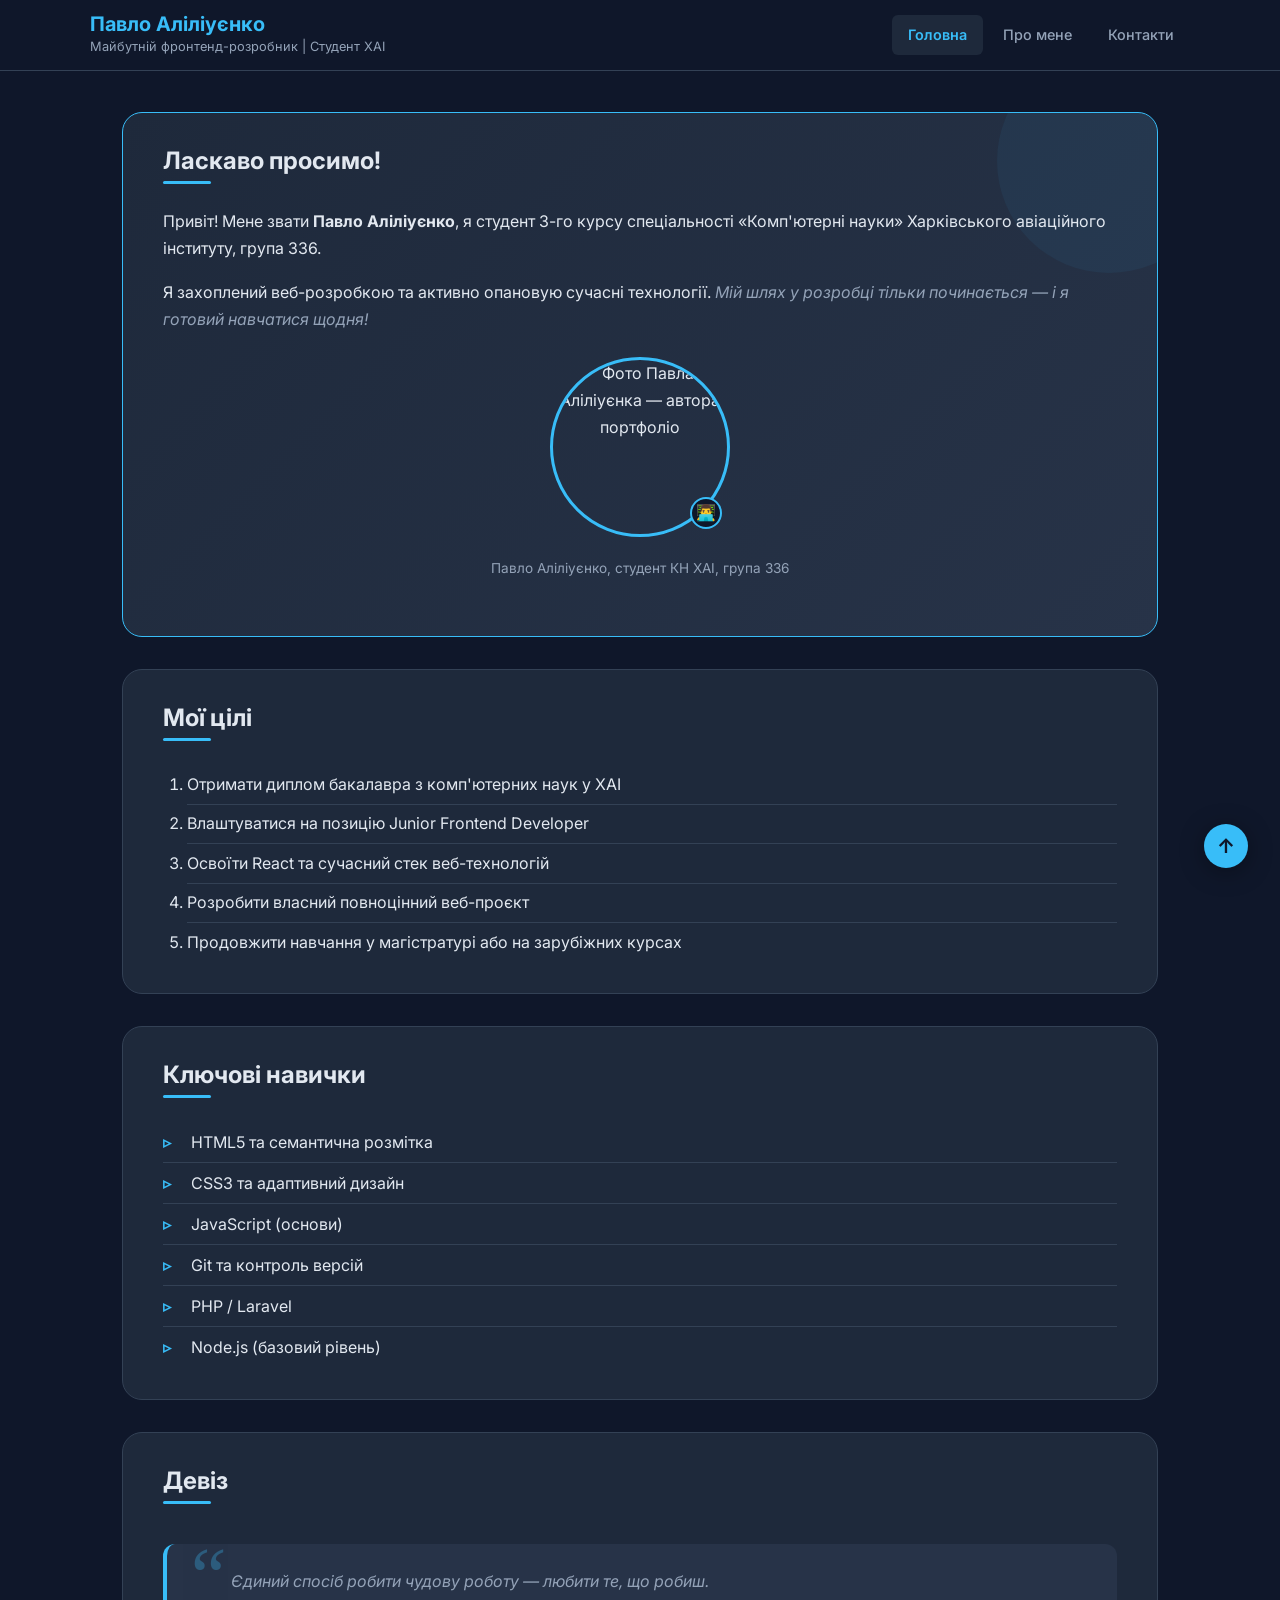
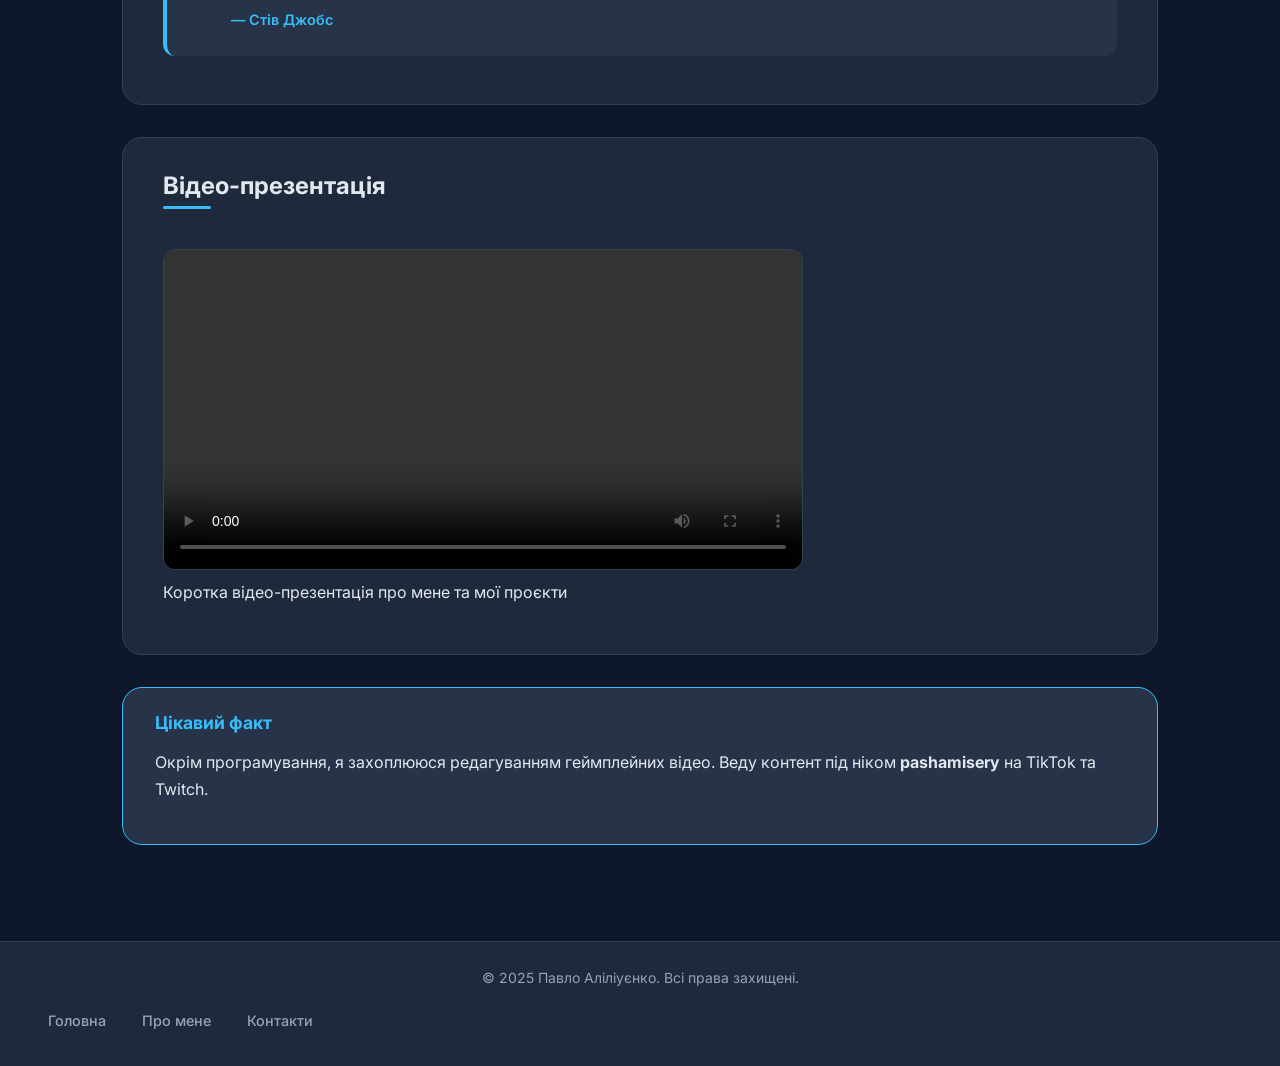
==== index.html @ c00a2422 "init lab2" ====
<!DOCTYPE html>
<html lang="uk">
<head>
    <meta charset="UTF-8">
    <meta name="viewport" content="width=device-width, initial-scale=1.0">
    <meta name="description" content="Персональне портфоліо Павла Аліліуєнка">
    <meta name="author" content="Павло Аліліуєнко">
    <title>Головна — Портфоліо Павла Аліліуєнка</title>
    <link rel="preconnect" href="https://fonts.googleapis.com">
    <link rel="preconnect" href="https://fonts.gstatic.com" crossorigin>
    <link href="https://fonts.googleapis.com/css2?family=Inter:wght@400;600;700&family=Fira+Code:wght@400;500&display=swap" rel="stylesheet">
    <link rel="stylesheet" href="styles.css">
</head>
<body>

    <header class="site-header">
        <div class="header-inner">
            <div class="header-brand">
                <h1 class="header-name">Павло Аліліуєнко</h1>
                <p class="header-subtitle">Майбутній фронтенд-розробник | Студент ХАІ</p>
            </div>
            <nav class="nav-menu">
                <ul class="nav-list">
                    <li class="nav-item nav-item--active">Головна</li>
                    <li class="nav-item"><a href="about.html" class="nav-link">Про мене</a></li>
                    <li class="nav-item"><a href="contacts.html" class="nav-link">Контакти</a></li>
                </ul>
            </nav>
        </div>
    </header>

    <main class="main-content">

        <section class="section hero-section">
            <h2 class="section-title">Ласкаво просимо!</h2>
            <p>
                Привіт! Мене звати <strong>Павло Аліліуєнко</strong>, я студент 3-го курсу
                спеціальності «Комп'ютерні науки» Харківського авіаційного інституту, група 336.
            </p>
            <p>
                Я захоплений веб-розробкою та активно опановую сучасні технології.
                <em>Мій шлях у розробці тільки починається — і я готовий навчатися щодня!</em>
            </p>

            <figure class="avatar-figure">
                <div class="avatar-wrapper">
                    <img class="avatar-img" src="images/avatar.jpg" alt="Фото Павла Аліліуєнка — автора портфоліо" width="300">
                    <span class="avatar-badge">👨‍💻</span>
                </div>
                <figcaption class="avatar-caption">Павло Аліліуєнко, студент КН ХАІ, група 336</figcaption>
            </figure>
        </section>

        <section class="section">
            <h2 class="section-title">Мої цілі</h2>
            <ol class="goals-list">
                <li>Отримати диплом бакалавра з комп'ютерних наук у ХАІ</li>
                <li>Влаштуватися на позицію Junior Frontend Developer</li>
                <li>Освоїти React та сучасний стек веб-технологій</li>
                <li>Розробити власний повноцінний веб-проєкт</li>
                <li>Продовжити навчання у магістратурі або на зарубіжних курсах</li>
            </ol>
        </section>

        <section class="section">
            <h2 class="section-title">Ключові навички</h2>
            <ul class="skills-list">
                <li>HTML5 та семантична розмітка</li>
                <li>CSS3 та адаптивний дизайн</li>
                <li>JavaScript (основи)</li>
                <li>Git та контроль версій</li>
                <li>PHP / Laravel</li>
                <li>Node.js (базовий рівень)</li>
            </ul>
        </section>

        <section class="section">
            <h2 class="section-title">Девіз</h2>
            <blockquote class="quote">
                Єдиний спосіб робити чудову роботу — любити те, що робиш.
                <br><cite>— Стів Джобс</cite>
            </blockquote>
        </section>

        <section class="section">
            <h2 class="section-title">Відео-презентація</h2>
            <figure class="media-figure">
                <video class="media-video" controls width="640">
                    <source src="video/intro.mp4" type="video/mp4">
                    Ваш браузер не підтримує відтворення відео.
                </video>
                <figcaption>Коротка відео-презентація про мене та мої проєкти</figcaption>
            </figure>
        </section>

        <aside class="sidebar">
            <h2 class="sidebar-title">Цікавий факт</h2>
            <p>
                Окрім програмування, я захоплююся редагуванням геймплейних відео.
                Веду контент під ніком <strong>pashamisery</strong> на TikTok та Twitch.
            </p>
        </aside>

    </main>

    <a href="#" class="back-to-top" title="Нагору">↑</a>

    <footer class="site-footer">
        <p class="footer-copy">&copy; 2025 Павло Аліліуєнко. Всі права захищені.</p>
        <nav class="nav-menu">
            <ul class="nav-list">
                <li class="nav-item"><a href="index.html" class="nav-link">Головна</a></li>
                <li class="nav-item"><a href="about.html" class="nav-link">Про мене</a></li>
                <li class="nav-item"><a href="contacts.html" class="nav-link">Контакти</a></li>
            </ul>
        </nav>
    </footer>

</body>
</html>
---- styles.css ----
/* ===================================================
   ПОРТФОЛІО — Павло Аліліуєнко
   styles.css — Лабораторна робота 2
   =================================================== */

/* ===== CSS-змінні (кольорова палітра) ===== */
:root {
    --color-bg:         #0f172a;
    --color-surface:    #1e293b;
    --color-surface-2:  #273348;
    --color-accent:     #38bdf8;
    --color-accent-dark:#0284c7;
    --color-text:       #e2e8f0;
    --color-text-muted: #94a3b8;
    --color-border:     #334155;
    --color-success:    hsl(142, 71%, 45%);
    --color-header-bg:  rgb(15, 23, 42);

    --font-main:   'Inter', Arial, sans-serif;
    --font-code:   'Fira Code', 'Courier New', monospace;

    --radius-sm:  0.375rem;
    --radius-md:  0.75rem;
    --radius-lg:  1.25rem;
    --radius-full: 50%;

    --shadow-card: 0 4px 24px rgba(0, 0, 0, 0.35);
    --transition:  0.2s ease;
}

/* ===== Глобальне скидання (Box Model) ===== */
*,
*::before,
*::after {
    box-sizing: border-box;
}

/* ===== Базові стилі body ===== */
body {
    margin: 0;
    padding: 0;
    background-color: var(--color-bg);
    color: var(--color-text);
    font-family: var(--font-main);
    font-size: 1rem;
    line-height: 1.7;
    padding-top: 80px; /* компенсація фіксованого хедера */
}

/* ===== Хедер та навігація ===== */

/* Селектор елемента — фіксований хедер */
.site-header {
    position: fixed;
    top: 0;
    left: 0;
    width: 100%;
    background-color: var(--color-header-bg);
    border-bottom: 1px solid var(--color-border);
    z-index: 100;
    padding: 0 2rem;
}

.header-inner {
    max-width: 1100px;
    margin: 0 auto;
    display: flex;
    align-items: center;
    justify-content: space-between;
    padding: 0.75rem 0;
}

/* Селектор класу */
.header-name {
    margin: 0;
    font-size: 1.25rem;
    font-weight: 700;
    color: var(--color-accent);
}

.header-subtitle {
    margin: 0;
    font-size: 0.8rem;
    color: var(--color-text-muted);
}

/* Навігаційне меню — прибираємо маркери */
.nav-list {
    list-style: none;
    margin: 0;
    padding: 0;
    display: flex;
    gap: 0.25rem;
}

/* Комбінований селектор (дочірній) */
.nav-list > .nav-item {
    display: inline-block;
}

/* Активний пункт (поточна сторінка) */
.nav-item--active {
    padding: 0.5rem 1rem;
    color: var(--color-accent);
    font-weight: 600;
    font-size: 0.9rem;
    border-radius: var(--radius-sm);
    background-color: var(--color-surface);
}

/* Комбінований селектор (нащадок) — посилання в навігації */
nav ul li a.nav-link {
    display: inline-block;
    padding: 0.5rem 1rem;
    border-radius: var(--radius-sm);
    font-size: 0.9rem;
    font-weight: 500;
    text-decoration: none;
    transition: background-color var(--transition), color var(--transition);
}

/* Псевдоклас :link */
a.nav-link:link {
    color: var(--color-text-muted);
}

/* Псевдоклас :visited */
a.nav-link:visited {
    color: var(--color-text-muted);
}

/* Псевдоклас :hover */
a.nav-link:hover {
    background-color: var(--color-surface);
    color: var(--color-accent);
}

/* Псевдоклас :active */
a.nav-link:active {
    background-color: var(--color-surface-2);
    color: var(--color-accent-dark);
}

/* Псевдоклас :focus — доступність з клавіатури */
a.nav-link:focus {
    outline: 2px solid var(--color-accent);
    outline-offset: 2px;
}

/* ===== Основний вміст ===== */

.main-content {
    max-width: 1100px;
    margin: 0 auto;
    padding: 2rem 2rem 4rem;
}

/* Секції */
.section {
    background-color: var(--color-surface);
    border: 1px solid var(--color-border);
    border-radius: var(--radius-lg);
    padding: 2rem 2.5rem;
    margin-bottom: 2rem;
}

/* Селектор елемента — заголовки */
h2 {
    font-size: 1.5rem;
    font-weight: 700;
    margin-top: 0;
}

h3 {
    font-size: 1.1rem;
    font-weight: 600;
    color: var(--color-text-muted);
}

/* Псевдоелемент ::after — декоративна лінія під заголовком секції */
.section-title {
    position: relative;
    display: inline-block;
    margin-top: 0;
    margin-bottom: 1.5rem;
    padding-bottom: 0.5rem;
    color: var(--color-text);
}

.section-title::after {
    content: "";
    position: absolute;
    bottom: 0;
    left: 0;
    width: 3rem;
    height: 3px;
    background-color: var(--color-accent);
    border-radius: 2px;
}

/* Псевдоелемент ::before — лапки для blockquote */
.quote {
    position: relative;
    margin: 1rem 0;
    padding: 1.5rem 1.5rem 1.5rem 4rem;
    background-color: var(--color-surface-2);
    border-left: 4px solid var(--color-accent);
    border-radius: var(--radius-md);
    font-style: italic;
    color: var(--color-text-muted);
    overflow: hidden;
}

.quote::before {
    content: "\201C";
    position: absolute;
    top: -0.5rem;
    left: 1rem;
    font-size: 5rem;
    color: var(--color-accent);
    opacity: 0.3;
    font-family: Georgia, serif;
    line-height: 1;
}

cite {
    display: block;
    margin-top: 0.75rem;
    font-style: normal;
    font-weight: 600;
    font-size: 0.9rem;
    color: var(--color-accent);
}

/* Списки навичок — псевдоелемент ::before як іконка */
.skills-list {
    list-style: none;
    padding: 0;
    margin: 0;
}

.skills-list li {
    padding: 0.4rem 0 0.4rem 1.75rem;
    position: relative;
    border-bottom: 1px solid var(--color-border);
}

.skills-list li:last-child {
    border-bottom: none;
}

.skills-list li::before {
    content: "▹";
    position: absolute;
    left: 0;
    color: var(--color-accent);
    font-weight: 700;
}

/* Нумерований список цілей */
.goals-list {
    padding-left: 1.5rem;
    margin: 0;
}

.goals-list li {
    padding: 0.35rem 0;
    border-bottom: 1px solid var(--color-border);
}

.goals-list li:last-child {
    border-bottom: none;
}

/* Аватар з бейджем — position: relative + absolute */
.avatar-figure {
    text-align: center;
    margin: 1.5rem auto;
    display: table;
}

.avatar-wrapper {
    position: relative;
    display: inline-block;
}

.avatar-img {
    display: block;
    width: 180px;
    height: 180px;
    object-fit: cover;
    border-radius: var(--radius-full);
    border: 3px solid var(--color-accent);
    overflow: hidden;
}

/* position: absolute — бейдж поверх аватара */
.avatar-badge {
    position: absolute;
    bottom: 8px;
    right: 8px;
    width: 2rem;
    height: 2rem;
    background-color: var(--color-bg);
    border: 2px solid var(--color-accent);
    border-radius: var(--radius-full);
    display: flex;
    align-items: center;
    justify-content: center;
    font-size: 1rem;
    z-index: 1;
}

.avatar-caption {
    margin-top: 0.75rem;
    font-size: 0.85rem;
    color: var(--color-text-muted);
}

/* Aside — бічна панель */
.sidebar {
    background-color: var(--color-surface-2);
    border: 1px solid var(--color-accent);
    border-radius: var(--radius-lg);
    padding: 1.5rem 2rem;
    margin-bottom: 2rem;
}

.sidebar-title {
    margin-top: 0;
    font-size: 1.1rem;
    color: var(--color-accent);
}

/* Медіа-елементи */
.media-figure {
    margin: 1rem 0;
}

.media-video {
    max-width: 100%;
    border-radius: var(--radius-md);
    border: 1px solid var(--color-border);
}

/* Список фактів dl/dt/dd */
.facts-list {
    margin: 0;
    display: grid;
    grid-template-columns: auto 1fr;
    gap: 0.5rem 1.5rem;
}

.facts-list dt {
    font-weight: 600;
    color: var(--color-accent);
    font-family: var(--font-code);
    font-size: 0.9rem;
}

.facts-list dd {
    margin: 0;
    color: var(--color-text);
}

/* ===== Таблиця навичок ===== */

.skills-table {
    width: 100%;
    border-collapse: collapse;
    margin-top: 1rem;
    font-size: 0.95rem;
    overflow: hidden;
    border-radius: var(--radius-md);
    border: 1px solid var(--color-border);
}

/* Підпис таблиці */
.skills-table caption {
    caption-side: top;
    text-align: left;
    font-weight: 600;
    font-size: 0.9rem;
    color: var(--color-text-muted);
    margin-bottom: 0.75rem;
    padding-bottom: 0.5rem;
}

/* Стилі заголовків th — відрізняються від td */
.skills-table th {
    background-color: var(--color-accent-dark);
    color: #ffffff;
    font-weight: 700;
    text-align: left;
    padding: 0.75rem 1rem;
    border: 1px solid var(--color-border);
    letter-spacing: 0.03em;
    font-size: 0.85rem;
    text-transform: uppercase;
}

/* Стилі комірок td */
.skills-table td {
    padding: 0.7rem 1rem;
    border: 1px solid var(--color-border);
    color: var(--color-text);
}

/* Зебра — псевдоклас :nth-child(even) */
.skills-table tbody tr:nth-child(even) {
    background-color: var(--color-surface-2);
}

.skills-table tbody tr:nth-child(odd) {
    background-color: var(--color-surface);
}

/* Псевдоклас :hover на рядку таблиці */
.skills-table tbody tr:hover {
    background-color: rgba(56, 189, 248, 0.1);
    transition: background-color var(--transition);
}

/* Селектор атрибута — перша колонка (назва технології) — жирний шрифт коду */
.skills-table td:first-child {
    font-family: var(--font-code);
    font-weight: 500;
    color: var(--color-accent);
}

/* ===== Форма зворотного зв'язку ===== */

.contact-form {
    margin-top: 1.5rem;
}

/* Fieldset */
.form-fieldset {
    border: 1px solid var(--color-border);
    border-radius: var(--radius-md);
    padding: 1.5rem;
    margin-bottom: 1.25rem;
    background-color: var(--color-surface-2);
}

.form-legend {
    font-weight: 600;
    font-size: 0.95rem;
    color: var(--color-accent);
    padding: 0 0.5rem;
}

/* Label */
.form-label {
    display: block;
    margin-top: 1rem;
    margin-bottom: 0.35rem;
    font-size: 0.9rem;
    font-weight: 600;
    color: var(--color-text-muted);
}

/* Селектор атрибута [type="text"] та [type="email"] */
input[type="text"],
input[type="email"] {
    width: 100%;
    padding: 0.65rem 1rem;
    background-color: var(--color-bg);
    color: var(--color-text);
    border: 1px solid var(--color-border);
    border-radius: var(--radius-sm);
    font-family: var(--font-main);
    font-size: 0.95rem;
    transition: border-color var(--transition), box-shadow var(--transition);
}

/* Псевдоклас :focus на полях вводу */
input[type="text"]:focus,
input[type="email"]:focus {
    outline: none;
    border-color: var(--color-accent);
    box-shadow: 0 0 0 3px rgba(56, 189, 248, 0.2);
}

/* Textarea */
.form-textarea {
    width: 100%;
    padding: 0.65rem 1rem;
    background-color: var(--color-bg);
    color: var(--color-text);
    border: 1px solid var(--color-border);
    border-radius: var(--radius-sm);
    font-family: var(--font-main);
    font-size: 0.95rem;
    resize: vertical;
    min-height: 120px;
    transition: border-color var(--transition), box-shadow var(--transition);
    overflow-y: auto;
}

.form-textarea:focus {
    outline: none;
    border-color: var(--color-accent);
    box-shadow: 0 0 0 3px rgba(56, 189, 248, 0.2);
}

/* Select */
.form-select {
    width: 100%;
    padding: 0.65rem 1rem;
    background-color: var(--color-bg);
    color: var(--color-text);
    border: 1px solid var(--color-border);
    border-radius: var(--radius-sm);
    font-family: var(--font-main);
    font-size: 0.95rem;
    cursor: pointer;
    transition: border-color var(--transition);
}

.form-select:focus {
    outline: none;
    border-color: var(--color-accent);
}

/* Radio-кнопки */
.radio-group {
    display: flex;
    gap: 1.5rem;
    flex-wrap: wrap;
    margin: 0.5rem 0;
}

.radio-label {
    display: flex;
    align-items: center;
    gap: 0.4rem;
    font-size: 0.9rem;
    cursor: pointer;
    color: var(--color-text);
}

/* Селектор атрибута input[type="radio"] */
input[type="radio"] {
    accent-color: var(--color-accent);
    width: 1rem;
    height: 1rem;
    cursor: pointer;
}

/* Checkbox */
.checkbox-label {
    display: flex;
    align-items: center;
    gap: 0.6rem;
    font-size: 0.9rem;
    color: var(--color-text-muted);
    margin: 1rem 0;
    cursor: pointer;
}

/* Селектор атрибута input[type="checkbox"] */
input[type="checkbox"] {
    accent-color: var(--color-accent);
    width: 1.1rem;
    height: 1.1rem;
    cursor: pointer;
}

/* Кнопка submit */
.btn-submit {
    display: inline-block;
    padding: 0.75rem 2.5rem;
    background-color: var(--color-accent);
    color: #0f172a;
    font-family: var(--font-main);
    font-size: 1rem;
    font-weight: 700;
    border: none;
    border-radius: var(--radius-sm);
    cursor: pointer;
    transition: background-color var(--transition), transform var(--transition);
    margin-top: 0.5rem;
}

/* Псевдоклас :hover на кнопці */
.btn-submit:hover {
    background-color: var(--color-accent-dark);
    color: #ffffff;
}

/* Псевдоклас :active на кнопці */
.btn-submit:active {
    transform: scale(0.97);
}

/* Псевдоклас :focus на кнопці */
.btn-submit:focus {
    outline: 2px solid var(--color-accent);
    outline-offset: 3px;
}

/* ===== Стилізація посилань (порядок LVHA) ===== */

/* :link — невідвідане */
a:link {
    color: var(--color-accent);
    text-decoration: none;
    transition: color var(--transition);
}

/* :visited — відвідане */
a:visited {
    color: #7dd3fc;
}

/* :hover — наведення */
a:hover {
    color: #ffffff;
    text-decoration: underline;
}

/* :active — натискання */
a:active {
    color: var(--color-accent-dark);
}

/* :focus — клавіатурна навігація */
a:focus {
    outline: 2px solid var(--color-accent);
    outline-offset: 2px;
    border-radius: 2px;
}

/* ===== Кнопка "Нагору" (position: fixed) ===== */

.back-to-top {
    position: fixed;
    bottom: 2rem;
    right: 2rem;
    width: 2.75rem;
    height: 2.75rem;
    background-color: var(--color-accent);
    color: #0f172a;
    border-radius: var(--radius-full);
    display: flex;
    align-items: center;
    justify-content: center;
    font-size: 1.25rem;
    font-weight: 700;
    text-decoration: none;
    z-index: 200;
    box-shadow: var(--shadow-card);
    transition: background-color var(--transition), transform var(--transition);
}

.back-to-top:link,
.back-to-top:visited {
    color: #0f172a;
    text-decoration: none;
}

.back-to-top:hover {
    background-color: var(--color-accent-dark);
    color: #ffffff;
    transform: translateY(-3px);
    text-decoration: none;
}

/* ===== Футер ===== */

.site-footer {
    background-color: var(--color-surface);
    border-top: 1px solid var(--color-border);
    padding: 1.5rem 2rem;
    text-align: center;
}

.footer-copy {
    margin: 0 0 0.75rem;
    font-size: 0.875rem;
    color: var(--color-text-muted);
}

/* Ідентифікатор — якщо потрібно звернутися до унікального елемента */
#main-footer {
    background-color: var(--color-surface);
}

/* ===== Типографіка ===== */

/* Розміри шрифтів в rem */
h1 { font-size: 2rem;   font-weight: 700; line-height: 1.2; margin: 0 0 0.5rem; }
h2 { font-size: 1.5rem; font-weight: 700; line-height: 1.3; }
h3 { font-size: 1.1rem; font-weight: 600; line-height: 1.4; }
p  { font-size: 1rem;   line-height: 1.7; margin: 0 0 1rem; }

/* Жирний та курсив */
strong { color: var(--color-text); font-weight: 700; }
em     { color: var(--color-text-muted); font-style: italic; }

/* Код — Fira Code шрифт */
code {
    font-family: var(--font-code);
    font-size: 0.875rem;
    background-color: var(--color-surface-2);
    padding: 0.1em 0.4em;
    border-radius: var(--radius-sm);
    color: var(--color-accent);
}

/* ===== Overflow ===== */

/* overflow: hidden — обрізання аватара по колу */
.avatar-img {
    overflow: hidden;
}

/* overflow-y: auto — якщо aside переповниться */
.sidebar {
    max-height: 320px;
    overflow-y: auto;
}

/* overflow: hidden — відео не виходить за межі */
.media-figure {
    overflow: hidden;
    border-radius: var(--radius-md);
}

/* ===== Hero-секція (головна сторінка) ===== */

.hero-section {
    background: linear-gradient(135deg, var(--color-surface) 0%, var(--color-surface-2) 100%);
    border-color: var(--color-accent);
    position: relative;
    overflow: hidden;
}

/* Псевдоелемент ::before — декоративне коло у фоні hero */
.hero-section::before {
    content: "";
    position: absolute;
    top: -4rem;
    right: -4rem;
    width: 14rem;
    height: 14rem;
    border-radius: var(--radius-full);
    background-color: var(--color-accent);
    opacity: 0.06;
    z-index: 0;
}

/* Контент hero поверх декорації — z-index */
.hero-section > * {
    position: relative;
    z-index: 1;
}

/* Hover-ефект на секціях */
.section {
    transition: box-shadow var(--transition), border-color var(--transition);
}

.section:hover {
    box-shadow: var(--shadow-card);
    border-color: rgba(56, 189, 248, 0.4);
}

/* ===== Селектор ідентифікатора (демонстрація специфічності) ===== */

/* Якщо потрібно унікально виділити hero через id="#hero" */
#hero {
    /* резервний блок — використовується якщо задати id="hero" */
}

/* ===== Утиліти та дрібні виправлення ===== */

/* Прибираємо зайві відступи у fieldset */
fieldset {
    border: 1px solid var(--color-border);
}

/* Плейсхолдер — трохи темніший */
::placeholder {
    color: var(--color-border);
    font-style: italic;
}

/* Виділення тексту */
::selection {
    background-color: var(--color-accent);
    color: #0f172a;
}

/* Скролбар (Webkit) */
::-webkit-scrollbar {
    width: 6px;
}

::-webkit-scrollbar-track {
    background: var(--color-bg);
}

::-webkit-scrollbar-thumb {
    background-color: var(--color-border);
    border-radius: 3px;
}
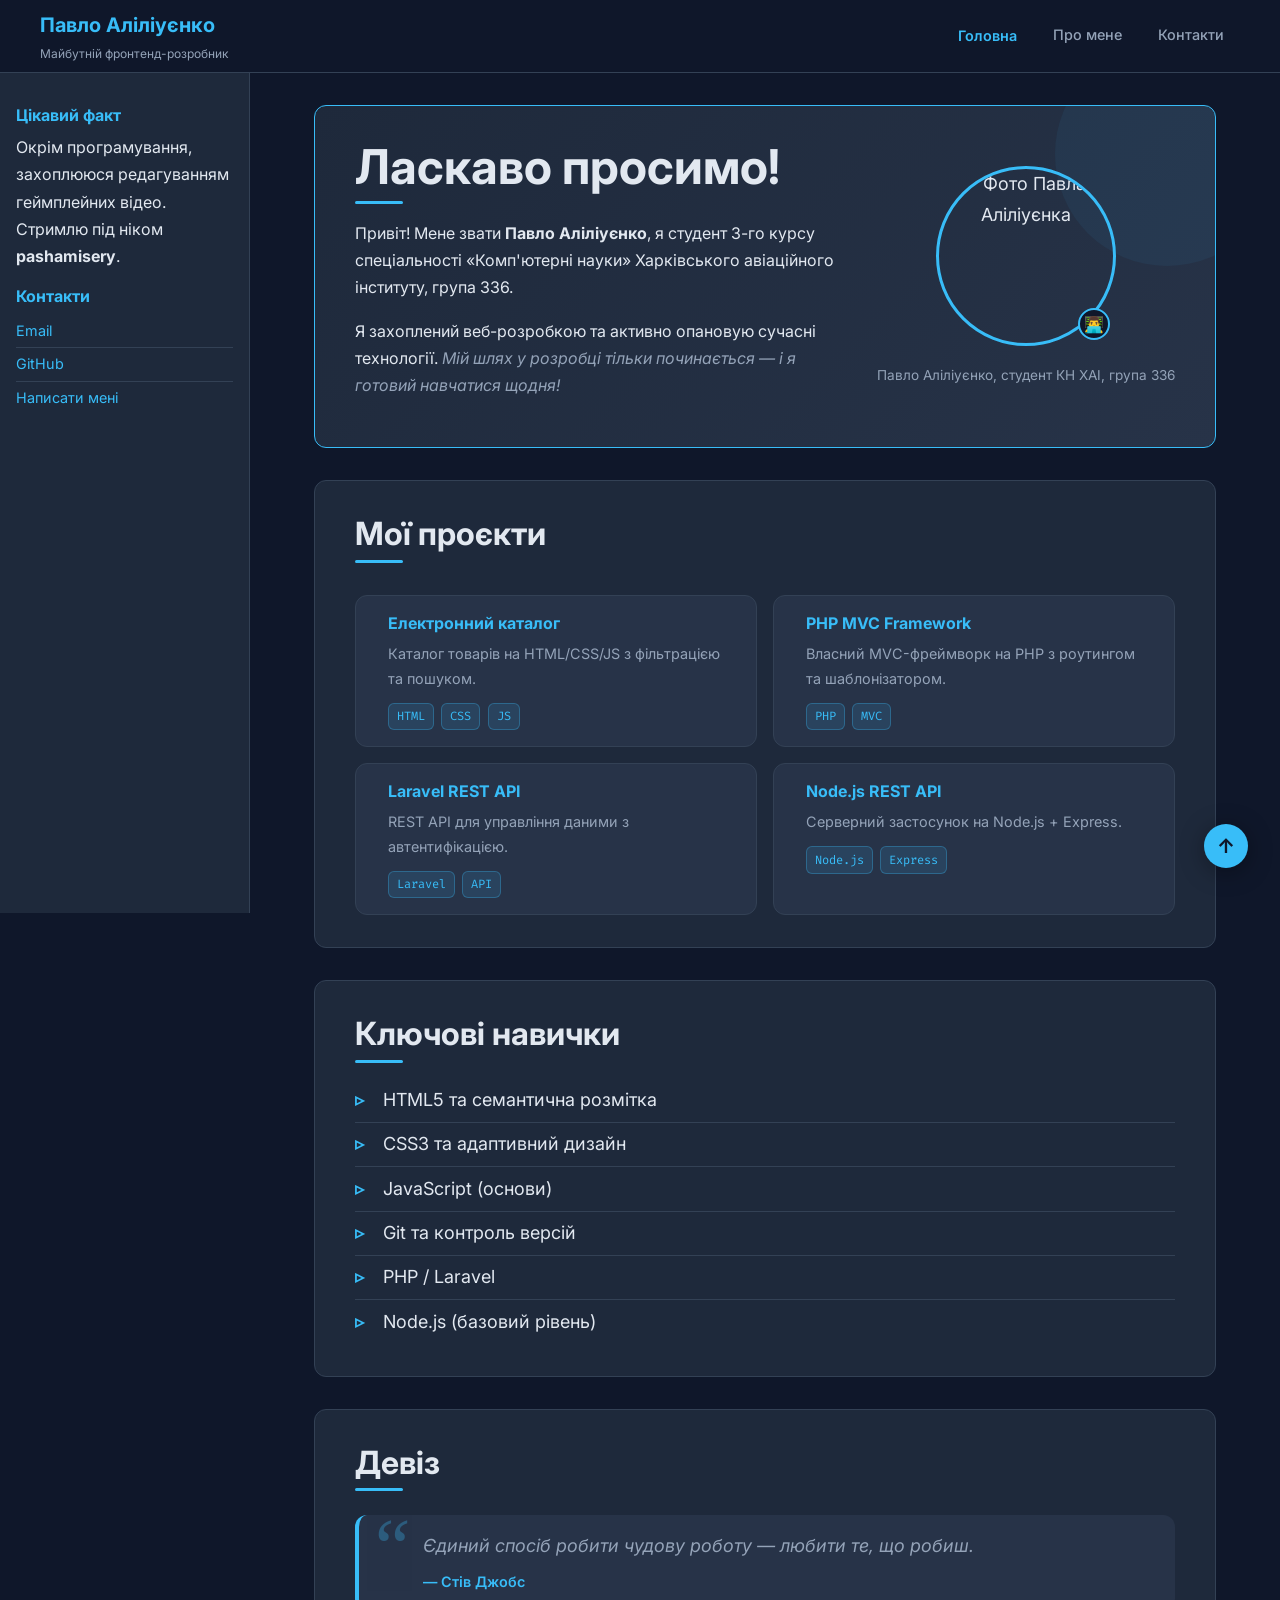
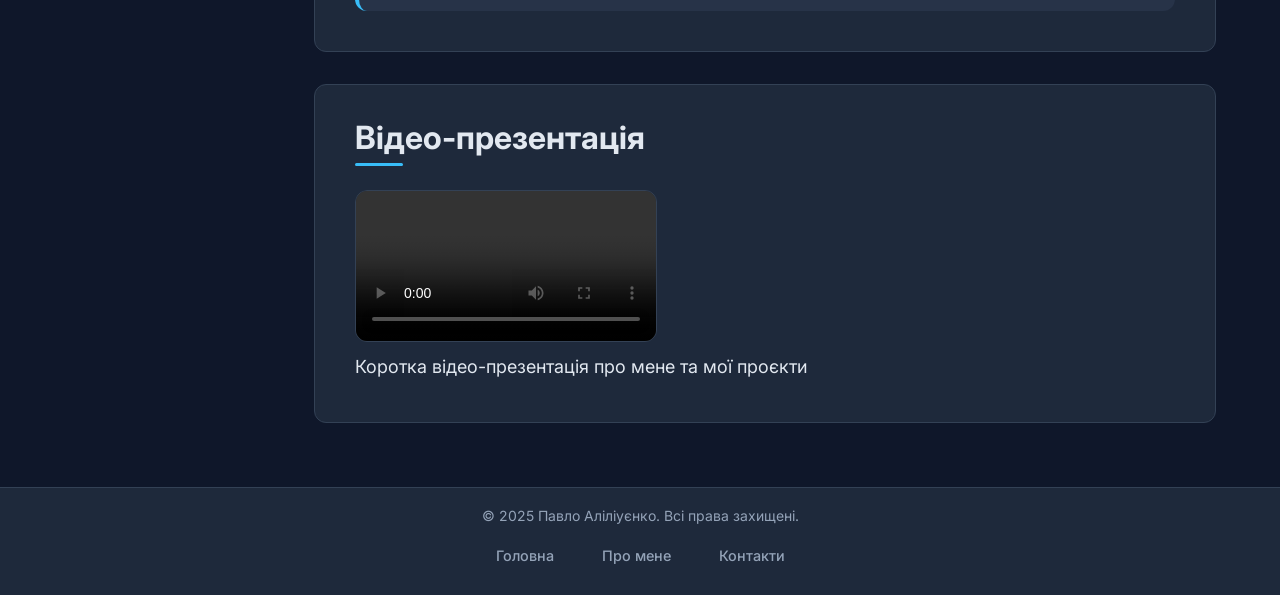
==== commit 68f82ca6: "feat:add adaptive styles" ====
--- a/index.html
+++ b/index.html
@@ -13,108 +13,145 @@
 </head>
 <body>
 
-    <header class="site-header">
-        <div class="header-inner">
-            <div class="header-brand">
-                <h1 class="header-name">Павло Аліліуєнко</h1>
-                <p class="header-subtitle">Майбутній фронтенд-розробник | Студент ХАІ</p>
+    <div class="page">
+
+        <!-- HEADER -->
+        <header class="site-header" style="grid-area: header">
+            <div class="header-inner">
+                <div class="header-brand">
+                    <span class="header-name">Павло Аліліуєнко</span>
+                    <span class="header-subtitle">Майбутній фронтенд-розробник</span>
+                </div>
+
+                <nav class="nav">
+                    <input type="checkbox" id="menu-toggle" class="menu-toggle">
+                    <label for="menu-toggle" class="hamburger" aria-label="Меню">
+                        <span></span>
+                        <span></span>
+                        <span></span>
+                    </label>
+                    <ul class="nav-list">
+                        <li class="nav-item nav-item--active">Головна</li>
+                        <li class="nav-item"><a href="about.html" class="nav-link">Про мене</a></li>
+                        <li class="nav-item"><a href="contacts.html" class="nav-link">Контакти</a></li>
+                    </ul>
+                </nav>
             </div>
-            <nav class="nav-menu">
-                <ul class="nav-list">
-                    <li class="nav-item nav-item--active">Головна</li>
-                    <li class="nav-item"><a href="about.html" class="nav-link">Про мене</a></li>
-                    <li class="nav-item"><a href="contacts.html" class="nav-link">Контакти</a></li>
-                </ul>
-            </nav>
-        </div>
-    </header>
+        </header>
 
-    <main class="main-content">
-
-        <section class="section hero-section">
-            <h2 class="section-title">Ласкаво просимо!</h2>
-            <p>
-                Привіт! Мене звати <strong>Павло Аліліуєнко</strong>, я студент 3-го курсу
-                спеціальності «Комп'ютерні науки» Харківського авіаційного інституту, група 336.
-            </p>
-            <p>
-                Я захоплений веб-розробкою та активно опановую сучасні технології.
-                <em>Мій шлях у розробці тільки починається — і я готовий навчатися щодня!</em>
-            </p>
-
-            <figure class="avatar-figure">
-                <div class="avatar-wrapper">
-                    <img class="avatar-img" src="images/avatar.jpg" alt="Фото Павла Аліліуєнка — автора портфоліо" width="300">
-                    <span class="avatar-badge">👨‍💻</span>
-                </div>
-                <figcaption class="avatar-caption">Павло Аліліуєнко, студент КН ХАІ, група 336</figcaption>
-            </figure>
-        </section>
-
-        <section class="section">
-            <h2 class="section-title">Мої цілі</h2>
-            <ol class="goals-list">
-                <li>Отримати диплом бакалавра з комп'ютерних наук у ХАІ</li>
-                <li>Влаштуватися на позицію Junior Frontend Developer</li>
-                <li>Освоїти React та сучасний стек веб-технологій</li>
-                <li>Розробити власний повноцінний веб-проєкт</li>
-                <li>Продовжити навчання у магістратурі або на зарубіжних курсах</li>
-            </ol>
-        </section>
-
-        <section class="section">
-            <h2 class="section-title">Ключові навички</h2>
-            <ul class="skills-list">
-                <li>HTML5 та семантична розмітка</li>
-                <li>CSS3 та адаптивний дизайн</li>
-                <li>JavaScript (основи)</li>
-                <li>Git та контроль версій</li>
-                <li>PHP / Laravel</li>
-                <li>Node.js (базовий рівень)</li>
+        <!-- SIDEBAR -->
+        <aside class="sidebar" style="grid-area: sidebar">
+            <h2 class="sidebar-title">Цікавий факт</h2>
+            <p>Окрім програмування, захоплююся редагуванням геймплейних відео. Стримлю під ніком <strong>pashamisery</strong>.</p>
+            <h2 class="sidebar-title">Контакти</h2>
+            <ul class="sidebar-links">
+                <li><a href="mailto:pashamisery@example.com">Email</a></li>
+                <li><a href="https://github.com/pashamisery" target="_blank">GitHub</a></li>
+                <li><a href="contacts.html">Написати мені</a></li>
             </ul>
-        </section>
-
-        <section class="section">
-            <h2 class="section-title">Девіз</h2>
-            <blockquote class="quote">
-                Єдиний спосіб робити чудову роботу — любити те, що робиш.
-                <br><cite>— Стів Джобс</cite>
-            </blockquote>
-        </section>
-
-        <section class="section">
-            <h2 class="section-title">Відео-презентація</h2>
-            <figure class="media-figure">
-                <video class="media-video" controls width="640">
-                    <source src="video/intro.mp4" type="video/mp4">
-                    Ваш браузер не підтримує відтворення відео.
-                </video>
-                <figcaption>Коротка відео-презентація про мене та мої проєкти</figcaption>
-            </figure>
-        </section>
-
-        <aside class="sidebar">
-            <h2 class="sidebar-title">Цікавий факт</h2>
-            <p>
-                Окрім програмування, я захоплююся редагуванням геймплейних відео.
-                Веду контент під ніком <strong>pashamisery</strong> на TikTok та Twitch.
-            </p>
         </aside>
 
-    </main>
+        <!-- MAIN CONTENT -->
+        <main class="main-content" style="grid-area: content">
+
+            <section class="section hero-section">
+                <div class="hero-text">
+                    <h1 class="section-title">Ласкаво просимо!</h1>
+                    <p>
+                        Привіт! Мене звати <strong>Павло Аліліуєнко</strong>, я студент 3-го курсу
+                        спеціальності «Комп'ютерні науки» Харківського авіаційного інституту, група 336.
+                    </p>
+                    <p>
+                        Я захоплений веб-розробкою та активно опановую сучасні технології.
+                        <em>Мій шлях у розробці тільки починається — і я готовий навчатися щодня!</em>
+                    </p>
+                </div>
+                <figure class="avatar-figure">
+                    <div class="avatar-wrapper">
+                        <img class="avatar-img" src="images/avatar.jpg" alt="Фото Павла Аліліуєнка" width="300">
+                        <span class="avatar-badge">👨‍💻</span>
+                    </div>
+                    <figcaption class="avatar-caption">Павло Аліліуєнко, студент КН ХАІ, група 336</figcaption>
+                </figure>
+            </section>
+
+            <section class="section">
+                <h2 class="section-title">Мої проєкти</h2>
+                <div class="projects-grid">
+                    <article class="project-card">
+                        <h3 class="card-title">Електронний каталог</h3>
+                        <p class="card-desc">Каталог товарів на HTML/CSS/JS з фільтрацією та пошуком.</p>
+                        <span class="card-tag">HTML</span>
+                        <span class="card-tag">CSS</span>
+                        <span class="card-tag">JS</span>
+                    </article>
+                    <article class="project-card">
+                        <h3 class="card-title">PHP MVC Framework</h3>
+                        <p class="card-desc">Власний MVC-фреймворк на PHP з роутингом та шаблонізатором.</p>
+                        <span class="card-tag">PHP</span>
+                        <span class="card-tag">MVC</span>
+                    </article>
+                    <article class="project-card">
+                        <h3 class="card-title">Laravel REST API</h3>
+                        <p class="card-desc">REST API для управління даними з автентифікацією.</p>
+                        <span class="card-tag">Laravel</span>
+                        <span class="card-tag">API</span>
+                    </article>
+                    <article class="project-card">
+                        <h3 class="card-title">Node.js REST API</h3>
+                        <p class="card-desc">Серверний застосунок на Node.js + Express.</p>
+                        <span class="card-tag">Node.js</span>
+                        <span class="card-tag">Express</span>
+                    </article>
+                </div>
+            </section>
+
+            <section class="section">
+                <h2 class="section-title">Ключові навички</h2>
+                <ul class="skills-list">
+                    <li>HTML5 та семантична розмітка</li>
+                    <li>CSS3 та адаптивний дизайн</li>
+                    <li>JavaScript (основи)</li>
+                    <li>Git та контроль версій</li>
+                    <li>PHP / Laravel</li>
+                    <li>Node.js (базовий рівень)</li>
+                </ul>
+            </section>
+
+            <section class="section">
+                <h2 class="section-title">Девіз</h2>
+                <blockquote class="quote">
+                    Єдиний спосіб робити чудову роботу — любити те, що робиш.
+                    <br><cite>— Стів Джобс</cite>
+                </blockquote>
+            </section>
+
+            <section class="section">
+                <h2 class="section-title">Відео-презентація</h2>
+                <figure class="media-figure">
+                    <video class="media-video" controls>
+                        <source src="video/intro.mp4" type="video/mp4">
+                        Ваш браузер не підтримує відтворення відео.
+                    </video>
+                    <figcaption>Коротка відео-презентація про мене та мої проєкти</figcaption>
+                </figure>
+            </section>
+
+        </main>
+
+        <!-- FOOTER -->
+        <footer class="site-footer" style="grid-area: footer">
+            <p class="footer-copy">&copy; 2025 Павло Аліліуєнко. Всі права захищені.</p>
+            <nav class="footer-nav">
+                <a href="index.html" class="nav-link">Головна</a>
+                <a href="about.html" class="nav-link">Про мене</a>
+                <a href="contacts.html" class="nav-link">Контакти</a>
+            </nav>
+        </footer>
+
+    </div><!-- /.page -->
 
     <a href="#" class="back-to-top" title="Нагору">↑</a>
 
-    <footer class="site-footer">
-        <p class="footer-copy">&copy; 2025 Павло Аліліуєнко. Всі права захищені.</p>
-        <nav class="nav-menu">
-            <ul class="nav-list">
-                <li class="nav-item"><a href="index.html" class="nav-link">Головна</a></li>
-                <li class="nav-item"><a href="about.html" class="nav-link">Про мене</a></li>
-                <li class="nav-item"><a href="contacts.html" class="nav-link">Контакти</a></li>
-            </ul>
-        </nav>
-    </footer>
-
 </body>
 </html>
--- a/styles.css
+++ b/styles.css
@@ -1,189 +1,340 @@
 /* ===================================================
    ПОРТФОЛІО — Павло Аліліуєнко
-   styles.css — Лабораторна робота 2
+   styles.css — Лабораторна робота 3 (Mobile First)
    =================================================== */
 
-/* ===== CSS-змінні (кольорова палітра) ===== */
+/* ===== CSS Custom Properties ===== */
 :root {
-    --color-bg:         #0f172a;
-    --color-surface:    #1e293b;
-    --color-surface-2:  #273348;
-    --color-accent:     #38bdf8;
-    --color-accent-dark:#0284c7;
-    --color-text:       #e2e8f0;
-    --color-text-muted: #94a3b8;
-    --color-border:     #334155;
-    --color-success:    hsl(142, 71%, 45%);
-    --color-header-bg:  rgb(15, 23, 42);
-
-    --font-main:   'Inter', Arial, sans-serif;
-    --font-code:   'Fira Code', 'Courier New', monospace;
-
-    --radius-sm:  0.375rem;
-    --radius-md:  0.75rem;
-    --radius-lg:  1.25rem;
-    --radius-full: 50%;
-
-    --shadow-card: 0 4px 24px rgba(0, 0, 0, 0.35);
-    --transition:  0.2s ease;
-}
-
-/* ===== Глобальне скидання (Box Model) ===== */
+    /* Кольори */
+    --color-primary:     #38bdf8;
+    --color-secondary:   #34d399;
+    --color-bg:          #0f172a;
+    --color-surface:     #1e293b;
+    --color-surface-2:   #273348;
+    --color-text:        #e2e8f0;
+    --color-text-muted:  #94a3b8;
+    --color-accent:      #38bdf8;
+    --color-accent-dark: #0284c7;
+    --color-border:      #334155;
+    --color-header-bg:   rgb(15, 23, 42);
+
+    /* Шрифти */
+    --font-main:  'Inter', Arial, sans-serif;
+    --font-code:  'Fira Code', 'Courier New', monospace;
+    --font-heading: 'Inter', Arial, sans-serif;
+
+    /* Відступи */
+    --spacing-xs: 0.25rem;
+    --spacing-sm: 0.5rem;
+    --spacing-md: 1rem;
+    --spacing-lg: 2rem;
+    --spacing-xl: 4rem;
+
+    /* Інше */
+    --border-radius: 0.75rem;
+    --radius-sm:     0.375rem;
+    --radius-full:   50%;
+    --transition-speed: 0.3s;
+    --transition:    0.3s ease;
+    --shadow-card:   0 4px 24px rgba(0, 0, 0, 0.35);
+}
+
+/* ===== Глобальне скидання ===== */
 *,
 *::before,
 *::after {
     box-sizing: border-box;
 }
 
-/* ===== Базові стилі body ===== */
 body {
     margin: 0;
     padding: 0;
     background-color: var(--color-bg);
     color: var(--color-text);
     font-family: var(--font-main);
-    font-size: 1rem;
+    font-size: clamp(0.95rem, 1.5vw, 1.125rem);
     line-height: 1.7;
-    padding-top: 80px; /* компенсація фіксованого хедера */
-}
-
-/* ===== Хедер та навігація ===== */
-
-/* Селектор елемента — фіксований хедер */
+}
+
+/* Адаптивні зображення */
+img {
+    max-width: 100%;
+    height: auto;
+    display: block;
+}
+
+/* Гнучка типографіка через clamp() */
+h1 { font-size: clamp(1.75rem, 4vw, 3rem);   font-weight: 700; line-height: 1.2; margin: 0 0 var(--spacing-sm); }
+h2 { font-size: clamp(1.25rem, 3vw, 2rem);   font-weight: 700; line-height: 1.3; }
+h3 { font-size: clamp(1rem,  2vw, 1.25rem);  font-weight: 600; line-height: 1.4; color: var(--color-text-muted); }
+p  { font-size: clamp(0.95rem, 1.5vw, 1rem); line-height: 1.7; margin: 0 0 var(--spacing-md); }
+
+strong { color: var(--color-text); font-weight: 700; }
+em     { color: var(--color-text-muted); font-style: italic; }
+
+/* ===== CSS Grid — макет сторінки (Mobile First) ===== */
+
+/* Мобільний: 1 колонка, всі блоки в стовпчик */
+.page {
+    display: grid;
+    grid-template-areas:
+        "header"
+        "content"
+        "sidebar"
+        "footer";
+    grid-template-columns: 1fr;
+    grid-template-rows: auto 1fr auto auto;
+    min-height: 100vh;
+    gap: 0;
+}
+
+/* Планшет 768px: sidebar з'являється під контентом, 2 колонки для карток */
+@media (min-width: 768px) {
+    .page {
+        grid-template-areas:
+            "header"
+            "content"
+            "sidebar"
+            "footer";
+        grid-template-columns: 1fr;
+    }
+}
+
+/* Десктоп 1024px: sidebar зліва, контент справа */
+@media (min-width: 1024px) {
+    .page {
+        grid-template-areas:
+            "header  header"
+            "sidebar content"
+            "footer  footer";
+        grid-template-columns: 250px 1fr;
+        grid-template-rows: auto 1fr auto;
+    }
+}
+
+/* ===== Хедер (Flexbox) ===== */
+
 .site-header {
-    position: fixed;
-    top: 0;
-    left: 0;
-    width: 100%;
     background-color: var(--color-header-bg);
     border-bottom: 1px solid var(--color-border);
+    padding: var(--spacing-sm) var(--spacing-md);
+    position: sticky;
+    top: 0;
     z-index: 100;
-    padding: 0 2rem;
-}
-
+}
+
+/* Flexbox: бренд зліва, навігація справа */
 .header-inner {
-    max-width: 1100px;
-    margin: 0 auto;
     display: flex;
     align-items: center;
     justify-content: space-between;
-    padding: 0.75rem 0;
-}
-
-/* Селектор класу */
+    gap: var(--spacing-md);
+    max-width: 1200px;
+    margin: 0 auto;
+}
+
+.header-brand {
+    display: flex;
+    flex-direction: column;
+    gap: 2px;
+}
+
 .header-name {
-    margin: 0;
-    font-size: 1.25rem;
+    font-size: clamp(1rem, 2vw, 1.25rem);
     font-weight: 700;
-    color: var(--color-accent);
+    color: var(--color-primary);
 }
 
 .header-subtitle {
-    margin: 0;
-    font-size: 0.8rem;
+    font-size: 0.75rem;
     color: var(--color-text-muted);
 }
 
-/* Навігаційне меню — прибираємо маркери */
+/* ===== Гамбургер-меню (CSS-only) ===== */
+
+.menu-toggle {
+    display: none;
+}
+
+/* Гамбургер — Flexbox колонка з трьох ліній */
+.hamburger {
+    display: flex;
+    flex-direction: column;
+    gap: 5px;
+    cursor: pointer;
+    padding: var(--spacing-xs);
+    border-radius: var(--radius-sm);
+    transition: background-color var(--transition);
+}
+
+.hamburger:hover {
+    background-color: var(--color-surface);
+}
+
+.hamburger span {
+    width: 28px;
+    height: 3px;
+    background-color: var(--color-text);
+    border-radius: 2px;
+    transition: all var(--transition-speed) ease;
+}
+
+/* Анімація гамбургера при відкритті */
+.menu-toggle:checked ~ .hamburger span:nth-child(1) {
+    transform: translateY(8px) rotate(45deg);
+}
+.menu-toggle:checked ~ .hamburger span:nth-child(2) {
+    opacity: 0;
+    transform: scaleX(0);
+}
+.menu-toggle:checked ~ .hamburger span:nth-child(3) {
+    transform: translateY(-8px) rotate(-45deg);
+}
+
+/* Список меню: приховано на мобільному */
 .nav-list {
+    display: none;
     list-style: none;
     margin: 0;
     padding: 0;
-    display: flex;
-    gap: 0.25rem;
-}
-
-/* Комбінований селектор (дочірній) */
-.nav-list > .nav-item {
-    display: inline-block;
-}
-
-/* Активний пункт (поточна сторінка) */
+}
+
+/* Меню відкрите: вертикально під хедером */
+.menu-toggle:checked ~ .nav-list {
+    display: flex;
+    flex-direction: column;
+    position: fixed;
+    top: 60px;
+    left: 0;
+    right: 0;
+    background-color: var(--color-surface);
+    border-bottom: 1px solid var(--color-border);
+    padding: var(--spacing-sm) 0;
+    z-index: 99;
+    width: 100%;
+}
+
+.nav {
+    position: relative;
+    display: flex;
+    align-items: center;
+}
+
+.nav-item {
+    display: block;
+}
+
 .nav-item--active {
-    padding: 0.5rem 1rem;
-    color: var(--color-accent);
+    padding: var(--spacing-sm) var(--spacing-md);
+    color: var(--color-primary);
     font-weight: 600;
     font-size: 0.9rem;
-    border-radius: var(--radius-sm);
-    background-color: var(--color-surface);
-}
-
-/* Комбінований селектор (нащадок) — посилання в навігації */
-nav ul li a.nav-link {
-    display: inline-block;
-    padding: 0.5rem 1rem;
-    border-radius: var(--radius-sm);
+}
+
+/* Посилання навігації */
+.nav-link {
+    display: block;
+    padding: var(--spacing-sm) var(--spacing-md);
     font-size: 0.9rem;
     font-weight: 500;
     text-decoration: none;
-    transition: background-color var(--transition), color var(--transition);
-}
-
-/* Псевдоклас :link */
-a.nav-link:link {
-    color: var(--color-text-muted);
-}
-
-/* Псевдоклас :visited */
-a.nav-link:visited {
-    color: var(--color-text-muted);
-}
-
-/* Псевдоклас :hover */
-a.nav-link:hover {
-    background-color: var(--color-surface);
-    color: var(--color-accent);
-}
-
-/* Псевдоклас :active */
-a.nav-link:active {
-    background-color: var(--color-surface-2);
-    color: var(--color-accent-dark);
-}
-
-/* Псевдоклас :focus — доступність з клавіатури */
-a.nav-link:focus {
-    outline: 2px solid var(--color-accent);
-    outline-offset: 2px;
-}
-
-/* ===== Основний вміст ===== */
+    border-bottom: 2px solid transparent;
+    transition: color var(--transition-speed) ease,
+                border-color var(--transition-speed) ease,
+                background-color var(--transition-speed) ease;
+}
+
+/* LVHA */
+a.nav-link:link    { color: var(--color-text-muted); }
+a.nav-link:visited { color: var(--color-text-muted); }
+a.nav-link:hover   { color: var(--color-primary); border-bottom-color: var(--color-primary); background-color: var(--color-surface-2); }
+a.nav-link:active  { color: var(--color-accent-dark); }
+a.nav-link:focus   { outline: 2px solid var(--color-primary); outline-offset: 2px; }
+
+/* Планшет 768px: горизонтальне меню, без гамбургера */
+@media (min-width: 768px) {
+    .hamburger { display: none; }
+
+    .nav-list {
+        display: flex !important;
+        flex-direction: row;
+        align-items: center;
+        gap: var(--spacing-xs);
+        position: static;
+        background: none;
+        border: none;
+        padding: 0;
+    }
+
+    .nav-item { display: inline-block; }
+    .menu-toggle:checked ~ .nav-list { position: static; }
+}
+
+/* ===== Основний контент та секції ===== */
 
 .main-content {
-    max-width: 1100px;
-    margin: 0 auto;
-    padding: 2rem 2rem 4rem;
+    padding: var(--spacing-md);
+    min-width: 0; /* фікс для Grid overflow */
+}
+
+@media (min-width: 768px) {
+    .main-content { padding: var(--spacing-lg); }
 }
 
 /* Секції */
 .section {
     background-color: var(--color-surface);
     border: 1px solid var(--color-border);
-    border-radius: var(--radius-lg);
-    padding: 2rem 2.5rem;
-    margin-bottom: 2rem;
-}
-
-/* Селектор елемента — заголовки */
-h2 {
-    font-size: 1.5rem;
-    font-weight: 700;
-    margin-top: 0;
-}
-
-h3 {
-    font-size: 1.1rem;
-    font-weight: 600;
-    color: var(--color-text-muted);
-}
-
-/* Псевдоелемент ::after — декоративна лінія під заголовком секції */
+    border-radius: var(--border-radius);
+    padding: var(--spacing-md) var(--spacing-lg);
+    margin-bottom: var(--spacing-md);
+    animation: fadeIn 0.6s ease forwards;
+    transition: box-shadow var(--transition), border-color var(--transition);
+}
+
+.section:hover {
+    box-shadow: var(--shadow-card);
+    border-color: rgba(56, 189, 248, 0.4);
+}
+
+/* Hero */
+.hero-section {
+    background: linear-gradient(135deg, var(--color-surface) 0%, var(--color-surface-2) 100%);
+    border-color: var(--color-primary);
+    position: relative;
+    overflow: hidden;
+    display: flex;
+    flex-direction: column;
+    align-items: center;
+    text-align: center;
+}
+
+.hero-text {
+    width: 100%;
+}
+
+.hero-section::before {
+    content: "";
+    position: absolute;
+    top: -4rem;
+    right: -4rem;
+    width: 14rem;
+    height: 14rem;
+    border-radius: var(--radius-full);
+    background-color: var(--color-primary);
+    opacity: 0.06;
+    z-index: 0;
+}
+
+.hero-section > * { position: relative; z-index: 1; }
+
+/* Заголовки секцій з псевдоелементом */
 .section-title {
     position: relative;
     display: inline-block;
     margin-top: 0;
-    margin-bottom: 1.5rem;
-    padding-bottom: 0.5rem;
+    margin-bottom: var(--spacing-md);
+    padding-bottom: var(--spacing-sm);
     color: var(--color-text);
 }
 
@@ -194,88 +345,116 @@
     left: 0;
     width: 3rem;
     height: 3px;
-    background-color: var(--color-accent);
+    background-color: var(--color-primary);
     border-radius: 2px;
 }
 
-/* Псевдоелемент ::before — лапки для blockquote */
-.quote {
-    position: relative;
-    margin: 1rem 0;
-    padding: 1.5rem 1.5rem 1.5rem 4rem;
+/* ===== Сітка карток проєктів (CSS Grid + auto-fit) ===== */
+
+.projects-grid {
+    display: grid;
+    grid-template-columns: 1fr; /* мобільний: 1 колонка */
+    gap: var(--spacing-md);
+    margin-top: var(--spacing-md);
+}
+
+@media (min-width: 768px) {
+    .projects-grid {
+        /* auto-fit + minmax — картки самі перебудовуються */
+        grid-template-columns: repeat(auto-fit, minmax(280px, 1fr));
+    }
+}
+
+/* Картка проєкту — transition: transform + box-shadow */
+.project-card {
     background-color: var(--color-surface-2);
-    border-left: 4px solid var(--color-accent);
-    border-radius: var(--radius-md);
-    font-style: italic;
+    border: 1px solid var(--color-border);
+    border-radius: var(--border-radius);
+    padding: var(--spacing-md) var(--spacing-lg);
+    transition: transform var(--transition-speed) ease,
+                box-shadow var(--transition-speed) ease,
+                border-color var(--transition-speed) ease;
+    cursor: default;
+}
+
+.project-card:hover {
+    transform: translateY(-4px);
+    box-shadow: 0 8px 24px rgba(0, 0, 0, 0.3);
+    border-color: var(--color-primary);
+}
+
+.card-title {
+    font-size: 1rem;
+    font-weight: 700;
+    color: var(--color-primary);
+    margin: 0 0 var(--spacing-sm);
+}
+
+.card-desc {
+    font-size: 0.9rem;
     color: var(--color-text-muted);
-    overflow: hidden;
-}
-
-.quote::before {
-    content: "\201C";
-    position: absolute;
-    top: -0.5rem;
-    left: 1rem;
-    font-size: 5rem;
-    color: var(--color-accent);
-    opacity: 0.3;
-    font-family: Georgia, serif;
-    line-height: 1;
-}
-
-cite {
-    display: block;
-    margin-top: 0.75rem;
-    font-style: normal;
-    font-weight: 600;
-    font-size: 0.9rem;
-    color: var(--color-accent);
-}
-
-/* Списки навичок — псевдоелемент ::before як іконка */
-.skills-list {
+    margin: 0 0 var(--spacing-sm);
+}
+
+.card-tag {
+    display: inline-block;
+    font-size: 0.75rem;
+    font-family: var(--font-code);
+    background-color: rgba(56, 189, 248, 0.12);
+    color: var(--color-primary);
+    border: 1px solid rgba(56, 189, 248, 0.3);
+    border-radius: var(--radius-sm);
+    padding: 0.15rem 0.5rem;
+    margin: 0.15rem 0.15rem 0 0;
+}
+
+/* ===== Sidebar ===== */
+
+.sidebar {
+    background-color: var(--color-surface);
+    border-top: 1px solid var(--color-border);
+    padding: var(--spacing-md) var(--spacing-lg);
+}
+
+@media (min-width: 1024px) {
+    .sidebar {
+        border-top: none;
+        border-right: 1px solid var(--color-border);
+        padding: var(--spacing-lg) var(--spacing-md);
+        /* обмежена висота зі скролом */
+        max-height: calc(100vh - 60px);
+        overflow-y: auto;
+        position: sticky;
+        top: 60px;
+    }
+}
+
+.sidebar-title {
+    font-size: 1rem;
+    font-weight: 700;
+    color: var(--color-primary);
+    margin: 0 0 var(--spacing-sm);
+}
+
+.sidebar-links {
     list-style: none;
     padding: 0;
-    margin: 0;
-}
-
-.skills-list li {
-    padding: 0.4rem 0 0.4rem 1.75rem;
-    position: relative;
+    margin: 0 0 var(--spacing-lg);
+}
+
+.sidebar-links li {
+    padding: var(--spacing-xs) 0;
     border-bottom: 1px solid var(--color-border);
-}
-
-.skills-list li:last-child {
-    border-bottom: none;
-}
-
-.skills-list li::before {
-    content: "▹";
-    position: absolute;
-    left: 0;
-    color: var(--color-accent);
-    font-weight: 700;
-}
-
-/* Нумерований список цілей */
-.goals-list {
-    padding-left: 1.5rem;
-    margin: 0;
-}
-
-.goals-list li {
-    padding: 0.35rem 0;
-    border-bottom: 1px solid var(--color-border);
-}
-
-.goals-list li:last-child {
-    border-bottom: none;
-}
-
-/* Аватар з бейджем — position: relative + absolute */
+    font-size: 0.9rem;
+}
+
+.sidebar-links li:last-child { border-bottom: none; }
+
+/* ===== Аватар (position: relative + absolute) ===== */
+
 .avatar-figure {
     text-align: center;
-    margin: 1.5rem auto;
+    margin: var(--spacing-md) auto;
     display: table;
 }
 
@@ -286,23 +465,27 @@
 
 .avatar-img {
     display: block;
-    width: 180px;
-    height: 180px;
+    width: 150px;
+    height: 150px;
     object-fit: cover;
     border-radius: var(--radius-full);
-    border: 3px solid var(--color-accent);
+    border: 3px solid var(--color-primary);
     overflow: hidden;
 }
 
-/* position: absolute — бейдж поверх аватара */
+@media (min-width: 768px) {
+    .avatar-img { width: 180px; height: 180px; }
+}
+
+/* Бейдж поверх аватара — position: absolute */
 .avatar-badge {
     position: absolute;
-    bottom: 8px;
-    right: 8px;
+    bottom: 6px;
+    right: 6px;
     width: 2rem;
     height: 2rem;
     background-color: var(--color-bg);
-    border: 2px solid var(--color-accent);
+    border: 2px solid var(--color-primary);
     border-radius: var(--radius-full);
     display: flex;
     align-items: center;
@@ -312,55 +495,73 @@
 }
 
 .avatar-caption {
-    margin-top: 0.75rem;
+    margin-top: var(--spacing-sm);
     font-size: 0.85rem;
     color: var(--color-text-muted);
 }
 
-/* Aside — бічна панель */
-.sidebar {
-    background-color: var(--color-surface-2);
-    border: 1px solid var(--color-accent);
-    border-radius: var(--radius-lg);
-    padding: 1.5rem 2rem;
-    margin-bottom: 2rem;
-}
-
-.sidebar-title {
-    margin-top: 0;
-    font-size: 1.1rem;
-    color: var(--color-accent);
-}
-
-/* Медіа-елементи */
-.media-figure {
-    margin: 1rem 0;
-}
-
-.media-video {
-    max-width: 100%;
-    border-radius: var(--radius-md);
-    border: 1px solid var(--color-border);
-}
-
-/* Список фактів dl/dt/dd */
-.facts-list {
+/* ===== Посилання (порядок LVHA) ===== */
+
+a:link    { color: var(--color-primary); text-decoration: none; transition: color var(--transition); }
+a:visited { color: #7dd3fc; }
+a:hover   { color: #ffffff; text-decoration: underline; }
+a:active  { color: var(--color-accent-dark); }
+a:focus   { outline: 2px solid var(--color-primary); outline-offset: 2px; border-radius: 2px; }
+
+/* ===== Футер ===== */
+
+.site-footer {
+    background-color: var(--color-surface);
+    border-top: 1px solid var(--color-border);
+    padding: var(--spacing-md) var(--spacing-lg);
+    text-align: center;
+}
+
+/* Footer nav — Flexbox */
+.footer-nav {
+    display: flex;
+    justify-content: center;
+    align-items: center;
+    flex-wrap: wrap;
+    gap: var(--spacing-md);
+    margin-top: var(--spacing-sm);
+}
+
+.footer-copy {
     margin: 0;
-    display: grid;
-    grid-template-columns: auto 1fr;
-    gap: 0.5rem 1.5rem;
-}
-
-.facts-list dt {
-    font-weight: 600;
-    color: var(--color-accent);
-    font-family: var(--font-code);
-    font-size: 0.9rem;
-}
-
-.facts-list dd {
-    margin: 0;
-    color: var(--color-text);
+    font-size: 0.875rem;
+    color: var(--color-text-muted);
+}
+
+/* Кнопка нагору — position: fixed */
+.back-to-top {
+    position: fixed;
+    bottom: 2rem;
+    right: 2rem;
+    width: 2.75rem;
+    height: 2.75rem;
+    background-color: var(--color-primary);
+    color: #0f172a;
+    border-radius: var(--radius-full);
+    display: flex;
+    align-items: center;
+    justify-content: center;
+    font-size: 1.25rem;
+    font-weight: 700;
+    text-decoration: none;
+    z-index: 200;
+    box-shadow: var(--shadow-card);
+    transition: background-color var(--transition), transform var(--transition);
+}
+
+.back-to-top:link,
+.back-to-top:visited { color: #0f172a; text-decoration: none; }
+
+.back-to-top:hover {
+    background-color: var(--color-accent-dark);
+    color: #ffffff;
+    transform: translateY(-3px);
+    text-decoration: none;
 }
 
 /* ===== Таблиця навичок ===== */
@@ -368,103 +569,87 @@
 .skills-table {
     width: 100%;
     border-collapse: collapse;
-    margin-top: 1rem;
-    font-size: 0.95rem;
-    overflow: hidden;
-    border-radius: var(--radius-md);
-    border: 1px solid var(--color-border);
-}
-
-/* Підпис таблиці */
+    margin-top: var(--spacing-md);
+    font-size: 0.9rem;
+    overflow-x: auto;
+    display: block; /* дозволяє горизонтальний скрол на мобільному */
+}
+
+@media (min-width: 768px) {
+    .skills-table { display: table; }
+}
+
 .skills-table caption {
     caption-side: top;
     text-align: left;
     font-weight: 600;
-    font-size: 0.9rem;
+    font-size: 0.85rem;
     color: var(--color-text-muted);
-    margin-bottom: 0.75rem;
-    padding-bottom: 0.5rem;
-}
-
-/* Стилі заголовків th — відрізняються від td */
+    margin-bottom: var(--spacing-sm);
+    padding-bottom: var(--spacing-xs);
+}
+
 .skills-table th {
     background-color: var(--color-accent-dark);
     color: #ffffff;
     font-weight: 700;
     text-align: left;
-    padding: 0.75rem 1rem;
+    padding: 0.65rem var(--spacing-md);
     border: 1px solid var(--color-border);
-    letter-spacing: 0.03em;
-    font-size: 0.85rem;
+    font-size: 0.8rem;
     text-transform: uppercase;
-}
-
-/* Стилі комірок td */
+    letter-spacing: 0.04em;
+}
+
 .skills-table td {
-    padding: 0.7rem 1rem;
+    padding: 0.6rem var(--spacing-md);
     border: 1px solid var(--color-border);
-    color: var(--color-text);
-}
-
-/* Зебра — псевдоклас :nth-child(even) */
-.skills-table tbody tr:nth-child(even) {
-    background-color: var(--color-surface-2);
-}
-
-.skills-table tbody tr:nth-child(odd) {
-    background-color: var(--color-surface);
-}
-
-/* Псевдоклас :hover на рядку таблиці */
-.skills-table tbody tr:hover {
-    background-color: rgba(56, 189, 248, 0.1);
-    transition: background-color var(--transition);
-}
-
-/* Селектор атрибута — перша колонка (назва технології) — жирний шрифт коду */
+}
+
 .skills-table td:first-child {
     font-family: var(--font-code);
     font-weight: 500;
-    color: var(--color-accent);
-}
-
-/* ===== Форма зворотного зв'язку ===== */
-
-.contact-form {
-    margin-top: 1.5rem;
-}
-
-/* Fieldset */
+    color: var(--color-primary);
+}
+
+/* Зебра */
+.skills-table tbody tr:nth-child(even) { background-color: var(--color-surface-2); }
+.skills-table tbody tr:nth-child(odd)  { background-color: var(--color-surface); }
+.skills-table tbody tr:hover           { background-color: rgba(56, 189, 248, 0.1); transition: background-color var(--transition); }
+
+/* ===== Форма ===== */
+
+.contact-form { margin-top: var(--spacing-md); }
+
 .form-fieldset {
     border: 1px solid var(--color-border);
-    border-radius: var(--radius-md);
-    padding: 1.5rem;
-    margin-bottom: 1.25rem;
+    border-radius: var(--border-radius);
+    padding: var(--spacing-md) var(--spacing-lg);
+    margin-bottom: var(--spacing-md);
     background-color: var(--color-surface-2);
 }
 
 .form-legend {
     font-weight: 600;
     font-size: 0.95rem;
-    color: var(--color-accent);
-    padding: 0 0.5rem;
-}
-
-/* Label */
+    color: var(--color-primary);
+    padding: 0 var(--spacing-xs);
+}
+
 .form-label {
     display: block;
-    margin-top: 1rem;
+    margin-top: var(--spacing-md);
     margin-bottom: 0.35rem;
     font-size: 0.9rem;
     font-weight: 600;
     color: var(--color-text-muted);
 }
 
-/* Селектор атрибута [type="text"] та [type="email"] */
+/* Селектор атрибута */
 input[type="text"],
 input[type="email"] {
     width: 100%;
-    padding: 0.65rem 1rem;
+    padding: 0.65rem var(--spacing-md);
     background-color: var(--color-bg);
     color: var(--color-text);
     border: 1px solid var(--color-border);
@@ -474,18 +659,16 @@
     transition: border-color var(--transition), box-shadow var(--transition);
 }
 
-/* Псевдоклас :focus на полях вводу */
 input[type="text"]:focus,
 input[type="email"]:focus {
     outline: none;
-    border-color: var(--color-accent);
+    border-color: var(--color-primary);
     box-shadow: 0 0 0 3px rgba(56, 189, 248, 0.2);
 }
 
-/* Textarea */
 .form-textarea {
     width: 100%;
-    padding: 0.65rem 1rem;
+    padding: 0.65rem var(--spacing-md);
     background-color: var(--color-bg);
     color: var(--color-text);
     border: 1px solid var(--color-border);
@@ -500,14 +683,13 @@
 
 .form-textarea:focus {
     outline: none;
-    border-color: var(--color-accent);
+    border-color: var(--color-primary);
     box-shadow: 0 0 0 3px rgba(56, 189, 248, 0.2);
 }
 
-/* Select */
 .form-select {
     width: 100%;
-    padding: 0.65rem 1rem;
+    padding: 0.65rem var(--spacing-md);
     background-color: var(--color-bg);
     color: var(--color-text);
     border: 1px solid var(--color-border);
@@ -518,17 +700,13 @@
     transition: border-color var(--transition);
 }
 
-.form-select:focus {
-    outline: none;
-    border-color: var(--color-accent);
-}
-
-/* Radio-кнопки */
+.form-select:focus { outline: none; border-color: var(--color-primary); }
+
 .radio-group {
     display: flex;
-    gap: 1.5rem;
+    gap: var(--spacing-md);
     flex-wrap: wrap;
-    margin: 0.5rem 0;
+    margin: var(--spacing-xs) 0;
 }
 
 .radio-label {
@@ -537,41 +715,29 @@
     gap: 0.4rem;
     font-size: 0.9rem;
     cursor: pointer;
-    color: var(--color-text);
-}
-
-/* Селектор атрибута input[type="radio"] */
-input[type="radio"] {
-    accent-color: var(--color-accent);
-    width: 1rem;
-    height: 1rem;
+}
+
+input[type="radio"],
+input[type="checkbox"] {
+    accent-color: var(--color-primary);
     cursor: pointer;
 }
 
-/* Checkbox */
 .checkbox-label {
     display: flex;
     align-items: center;
-    gap: 0.6rem;
+    gap: var(--spacing-sm);
     font-size: 0.9rem;
     color: var(--color-text-muted);
-    margin: 1rem 0;
+    margin: var(--spacing-md) 0;
     cursor: pointer;
 }
 
-/* Селектор атрибута input[type="checkbox"] */
-input[type="checkbox"] {
-    accent-color: var(--color-accent);
-    width: 1.1rem;
-    height: 1.1rem;
-    cursor: pointer;
-}
-
-/* Кнопка submit */
+/* Кнопка — transition: background-color + box-shadow */
 .btn-submit {
     display: inline-block;
     padding: 0.75rem 2.5rem;
-    background-color: var(--color-accent);
+    background-color: var(--color-primary);
     color: #0f172a;
     font-family: var(--font-main);
     font-size: 1rem;
@@ -579,230 +745,246 @@
     border: none;
     border-radius: var(--radius-sm);
     cursor: pointer;
-    transition: background-color var(--transition), transform var(--transition);
-    margin-top: 0.5rem;
-}
-
-/* Псевдоклас :hover на кнопці */
+    transition: background-color var(--transition-speed) ease,
+                box-shadow var(--transition-speed) ease;
+    margin-top: var(--spacing-xs);
+}
+
 .btn-submit:hover {
-    background-color: var(--color-accent-dark);
-    color: #ffffff;
-}
-
-/* Псевдоклас :active на кнопці */
-.btn-submit:active {
-    transform: scale(0.97);
-}
-
-/* Псевдоклас :focus на кнопці */
-.btn-submit:focus {
-    outline: 2px solid var(--color-accent);
-    outline-offset: 3px;
-}
-
-/* ===== Стилізація посилань (порядок LVHA) ===== */
-
-/* :link — невідвідане */
-a:link {
-    color: var(--color-accent);
+    background-color: var(--color-secondary);
+    box-shadow: 0 4px 12px rgba(0, 0, 0, 0.3);
+    color: #0f172a;
+}
+
+.btn-submit:active  { transform: scale(0.97); }
+.btn-submit:focus   { outline: 2px solid var(--color-primary); outline-offset: 3px; }
+
+/* ===== Blockquote, списки, dl ===== */
+
+.quote {
+    position: relative;
+    margin: var(--spacing-sm) 0;
+    padding: var(--spacing-md) var(--spacing-md) var(--spacing-md) 4rem;
+    background-color: var(--color-surface-2);
+    border-left: 4px solid var(--color-primary);
+    border-radius: var(--border-radius);
+    font-style: italic;
+    color: var(--color-text-muted);
+    overflow: hidden;
+}
+
+.quote::before {
+    content: "\201C";
+    position: absolute;
+    top: -0.5rem;
+    left: var(--spacing-sm);
+    font-size: 5rem;
+    color: var(--color-primary);
+    opacity: 0.3;
+    font-family: Georgia, serif;
+    line-height: 1;
+}
+
+cite { display: block; margin-top: var(--spacing-sm); font-style: normal; font-weight: 600; font-size: 0.9rem; color: var(--color-primary); }
+
+.skills-list { list-style: none; padding: 0; margin: 0; }
+.skills-list li { padding: 0.4rem 0 0.4rem 1.75rem; position: relative; border-bottom: 1px solid var(--color-border); }
+.skills-list li:last-child { border-bottom: none; }
+.skills-list li::before { content: "▹"; position: absolute; left: 0; color: var(--color-primary); font-weight: 700; }
+
+.facts-list { margin: 0; display: grid; grid-template-columns: auto 1fr; gap: 0.5rem var(--spacing-md); }
+.facts-list dt { font-weight: 600; color: var(--color-primary); font-family: var(--font-code); font-size: 0.9rem; }
+.facts-list dd { margin: 0; }
+
+.media-figure { margin: var(--spacing-sm) 0; overflow: hidden; border-radius: var(--border-radius); }
+.media-video  { max-width: 100%; border-radius: var(--border-radius); border: 1px solid var(--color-border); }
+
+/* Утиліти */
+::placeholder  { color: var(--color-border); font-style: italic; }
+::selection    { background-color: var(--color-primary); color: #0f172a; }
+fieldset       { border: 1px solid var(--color-border); }
+
+/* ===== CSS-анімації (@keyframes) ===== */
+
+/* 1. Fade-in — плавна поява секцій при завантаженні */
+@keyframes fadeIn {
+    from {
+        opacity: 0;
+        transform: translateY(20px);
+    }
+    to {
+        opacity: 1;
+        transform: translateY(0);
+    }
+}
+
+/* 2. Pulse — пульсація кнопки "Нагору" */
+@keyframes pulse {
+    0%   { box-shadow: 0 0 0 0 rgba(56, 189, 248, 0.5); }
+    70%  { box-shadow: 0 0 0 10px rgba(56, 189, 248, 0); }
+    100% { box-shadow: 0 0 0 0 rgba(56, 189, 248, 0); }
+}
+
+/* 3. SlideDown — плавна поява мобільного меню */
+@keyframes slideDown {
+    from {
+        opacity: 0;
+        transform: translateY(-10px);
+    }
+    to {
+        opacity: 1;
+        transform: translateY(0);
+    }
+}
+
+/* 4. Shimmer — мерехтіння декоративної лінії під заголовком */
+@keyframes shimmer {
+    0%   { width: 0; opacity: 0; }
+    50%  { opacity: 1; }
+    100% { width: 3rem; opacity: 1; }
+}
+
+/* Застосування анімацій */
+
+.section {
+    animation: fadeIn 0.6s ease forwards;
+}
+
+/* Затримки для секцій — ефект послідовної появи */
+.section:nth-child(1) { animation-delay: 0.05s; }
+.section:nth-child(2) { animation-delay: 0.15s; }
+.section:nth-child(3) { animation-delay: 0.25s; }
+.section:nth-child(4) { animation-delay: 0.35s; }
+.section:nth-child(5) { animation-delay: 0.45s; }
+
+.back-to-top {
+    animation: pulse 2s infinite;
+}
+
+.menu-toggle:checked ~ .nav-list {
+    animation: slideDown 0.25s ease forwards;
+}
+
+.section-title::after {
+    animation: shimmer 0.8s ease forwards;
+}
+
+/* ===== Медіа-запити — адаптивні правки ===== */
+
+/* --- Планшет: 768px --- */
+@media (min-width: 768px) {
+
+    body { padding-top: 0; }
+
+    .section {
+        padding: var(--spacing-lg) calc(var(--spacing-lg) * 1.25);
+    }
+
+    /* Форма — два поля в рядок */
+    .form-fieldset {
+        display: grid;
+        grid-template-columns: 1fr 1fr;
+        gap: 0 var(--spacing-lg);
+    }
+
+    /* Legend та textarea займають обидві колонки */
+    .form-legend,
+    .form-label:nth-of-type(1),
+    .form-label:nth-of-type(3),
+    .form-textarea,
+    .radio-group,
+    .form-select {
+        grid-column: 1 / -1;
+    }
+
+    .facts-list {
+        grid-template-columns: 160px 1fr;
+    }
+}
+
+/* --- Десктоп: 1024px --- */
+@media (min-width: 1024px) {
+
+    .main-content {
+        padding: var(--spacing-lg) var(--spacing-xl);
+    }
+
+    /* Sidebar з'являється і стає sticky */
+    .sidebar {
+        display: block;
+        padding-top: var(--spacing-lg);
+    }
+
+    /* Hero — текст зліва, аватар справа */
+    .hero-section {
+        display: flex;
+        flex-direction: row;
+        align-items: center;
+        text-align: left;
+        gap: var(--spacing-lg);
+    }
+
+    .hero-text {
+        flex: 1 1 0;
+        min-width: 0;
+        width: auto;
+    }
+
+    .hero-section .avatar-figure {
+        flex-shrink: 0;
+        margin: 0;
+    }
+
+    /* Більші відступи між секціями */
+    .section { margin-bottom: var(--spacing-lg); }
+}
+
+/* --- Великий екран: 1440px --- */
+@media (min-width: 1440px) {
+    .page {
+        grid-template-columns: 280px 1fr;
+    }
+}
+
+/* ===== Scrollbar ===== */
+::-webkit-scrollbar       { width: 6px; }
+::-webkit-scrollbar-track { background: var(--color-bg); }
+::-webkit-scrollbar-thumb { background-color: var(--color-border); border-radius: 3px; }
+
+/* ===== Додаткові утиліти та дрібні правки ===== */
+
+/* Селектор ідентифікатора (специфічність 1,0,0) */
+#menu-toggle { display: none; }
+
+/* Фокус для всіх інтерактивних елементів (доступність) */
+button:focus,
+input:focus,
+select:focus,
+textarea:focus,
+a:focus {
+    outline: 2px solid var(--color-primary);
+    outline-offset: 2px;
+}
+
+/* Плавний скрол по сторінці */
+html {
+    scroll-behavior: smooth;
+}
+
+/* Приховування overflow на body при відкритому меню */
+body:has(.menu-toggle:checked) {
+    overflow-x: hidden;
+}
+
+/* Загальний transition для всіх посилань у sidebar */
+.sidebar-links a {
+    transition: color var(--transition-speed) ease,
+                padding-left var(--transition-speed) ease;
+    display: inline-block;
+}
+
+.sidebar-links a:hover {
+    padding-left: var(--spacing-xs);
     text-decoration: none;
-    transition: color var(--transition);
-}
-
-/* :visited — відвідане */
-a:visited {
-    color: #7dd3fc;
-}
-
-/* :hover — наведення */
-a:hover {
-    color: #ffffff;
-    text-decoration: underline;
-}
-
-/* :active — натискання */
-a:active {
-    color: var(--color-accent-dark);
-}
-
-/* :focus — клавіатурна навігація */
-a:focus {
-    outline: 2px solid var(--color-accent);
-    outline-offset: 2px;
-    border-radius: 2px;
-}
-
-/* ===== Кнопка "Нагору" (position: fixed) ===== */
-
-.back-to-top {
-    position: fixed;
-    bottom: 2rem;
-    right: 2rem;
-    width: 2.75rem;
-    height: 2.75rem;
-    background-color: var(--color-accent);
-    color: #0f172a;
-    border-radius: var(--radius-full);
-    display: flex;
-    align-items: center;
-    justify-content: center;
-    font-size: 1.25rem;
-    font-weight: 700;
-    text-decoration: none;
-    z-index: 200;
-    box-shadow: var(--shadow-card);
-    transition: background-color var(--transition), transform var(--transition);
-}
-
-.back-to-top:link,
-.back-to-top:visited {
-    color: #0f172a;
-    text-decoration: none;
-}
-
-.back-to-top:hover {
-    background-color: var(--color-accent-dark);
-    color: #ffffff;
-    transform: translateY(-3px);
-    text-decoration: none;
-}
-
-/* ===== Футер ===== */
-
-.site-footer {
-    background-color: var(--color-surface);
-    border-top: 1px solid var(--color-border);
-    padding: 1.5rem 2rem;
-    text-align: center;
-}
-
-.footer-copy {
-    margin: 0 0 0.75rem;
-    font-size: 0.875rem;
-    color: var(--color-text-muted);
-}
-
-/* Ідентифікатор — якщо потрібно звернутися до унікального елемента */
-#main-footer {
-    background-color: var(--color-surface);
-}
-
-/* ===== Типографіка ===== */
-
-/* Розміри шрифтів в rem */
-h1 { font-size: 2rem;   font-weight: 700; line-height: 1.2; margin: 0 0 0.5rem; }
-h2 { font-size: 1.5rem; font-weight: 700; line-height: 1.3; }
-h3 { font-size: 1.1rem; font-weight: 600; line-height: 1.4; }
-p  { font-size: 1rem;   line-height: 1.7; margin: 0 0 1rem; }
-
-/* Жирний та курсив */
-strong { color: var(--color-text); font-weight: 700; }
-em     { color: var(--color-text-muted); font-style: italic; }
-
-/* Код — Fira Code шрифт */
-code {
-    font-family: var(--font-code);
-    font-size: 0.875rem;
-    background-color: var(--color-surface-2);
-    padding: 0.1em 0.4em;
-    border-radius: var(--radius-sm);
-    color: var(--color-accent);
-}
-
-/* ===== Overflow ===== */
-
-/* overflow: hidden — обрізання аватара по колу */
-.avatar-img {
-    overflow: hidden;
-}
-
-/* overflow-y: auto — якщо aside переповниться */
-.sidebar {
-    max-height: 320px;
-    overflow-y: auto;
-}
-
-/* overflow: hidden — відео не виходить за межі */
-.media-figure {
-    overflow: hidden;
-    border-radius: var(--radius-md);
-}
-
-/* ===== Hero-секція (головна сторінка) ===== */
-
-.hero-section {
-    background: linear-gradient(135deg, var(--color-surface) 0%, var(--color-surface-2) 100%);
-    border-color: var(--color-accent);
-    position: relative;
-    overflow: hidden;
-}
-
-/* Псевдоелемент ::before — декоративне коло у фоні hero */
-.hero-section::before {
-    content: "";
-    position: absolute;
-    top: -4rem;
-    right: -4rem;
-    width: 14rem;
-    height: 14rem;
-    border-radius: var(--radius-full);
-    background-color: var(--color-accent);
-    opacity: 0.06;
-    z-index: 0;
-}
-
-/* Контент hero поверх декорації — z-index */
-.hero-section > * {
-    position: relative;
-    z-index: 1;
-}
-
-/* Hover-ефект на секціях */
-.section {
-    transition: box-shadow var(--transition), border-color var(--transition);
-}
-
-.section:hover {
-    box-shadow: var(--shadow-card);
-    border-color: rgba(56, 189, 248, 0.4);
-}
-
-/* ===== Селектор ідентифікатора (демонстрація специфічності) ===== */
-
-/* Якщо потрібно унікально виділити hero через id="#hero" */
-#hero {
-    /* резервний блок — використовується якщо задати id="hero" */
-}
-
-/* ===== Утиліти та дрібні виправлення ===== */
-
-/* Прибираємо зайві відступи у fieldset */
-fieldset {
-    border: 1px solid var(--color-border);
-}
-
-/* Плейсхолдер — трохи темніший */
-::placeholder {
-    color: var(--color-border);
-    font-style: italic;
-}
-
-/* Виділення тексту */
-::selection {
-    background-color: var(--color-accent);
-    color: #0f172a;
-}
-
-/* Скролбар (Webkit) */
-::-webkit-scrollbar {
-    width: 6px;
-}
-
-::-webkit-scrollbar-track {
-    background: var(--color-bg);
-}
-
-::-webkit-scrollbar-thumb {
-    background-color: var(--color-border);
-    border-radius: 3px;
-}
+    color: var(--color-primary);
+}
